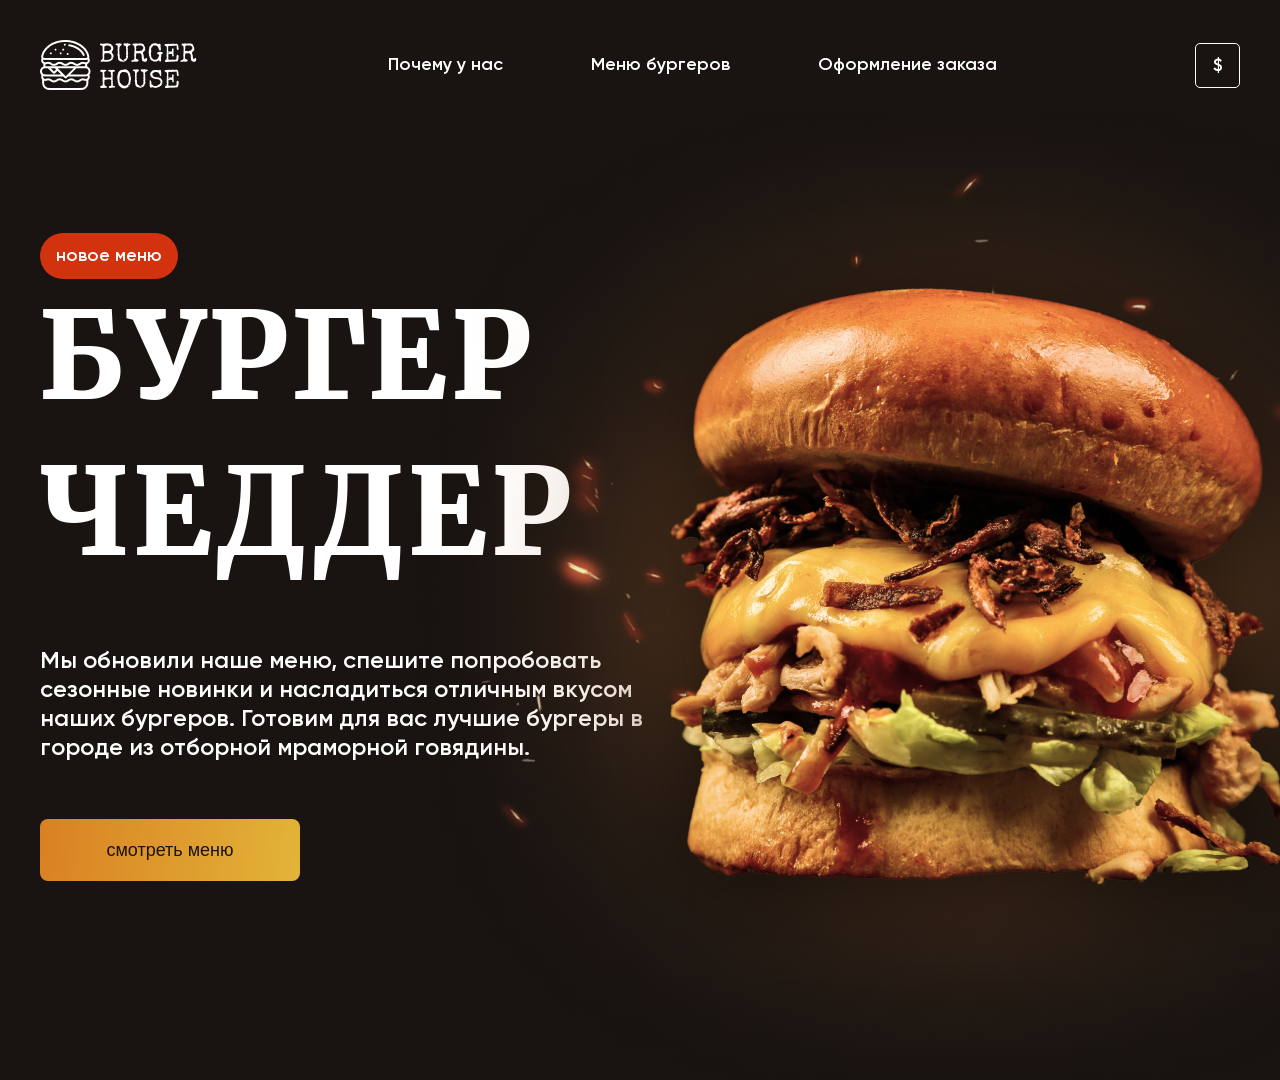
==== burgers-intensive/index.html @ 2d7f99a1 "second homework" ====
<!DOCTYPE html>
<html lang="en">
<head>
    <meta charset="UTF-8">
    <title>бургер чеддер</title>
    <link rel="stylesheet" href="styles/style.css">
</head>
<body>
<section class="main">
    <header class="header">
        <div class="container">
            <div class="logo">
                <img src="images/Logo.png" alt="logo"/>
            </div>
            <nav class="menu">
                <ul class="menu-list">
                    <li class="menu-item">
                        <a href="#">
                            Почему у нас
                        </a>
                    </li>
                    <li class="menu-item">
                        <a href="#">
                            Меню бургеров
                        </a>
                    </li>
                    <li class="menu-item">
                        <a href="#">
                            Оформление заказа
                        </a>
                    </li>
                </ul>
            </nav>
            <div class="currency" title="Изменить валюту">$</div>
        </div>
    </header>


    <section class="main-content">
        <div class="container">
            <div class="main-info">
                <span class="main-small-info">новое меню</span>
                <h1 class="main-title">бургер чеддер</h1>
                <p class="main-text">
                    Мы обновили наше меню, спешите попробовать сезонные новинки и насладиться отличным вкусом наших
                    бургеров.
                    Готовим для вас лучшие бургеры в городе из отборной мраморной говядины.
                </p>
                <div class="main-action">
                    <button class="button">смотреть меню</button>
                </div>
            </div>

            <img src="images/main_burger.png" alt="big burger" class="main-images"/>

        </div>
    </section>

</section>
</body>
</html>
---- burgers-intensive/styles/style.css ----
*{
    margin: 0;
    padding: 0;
}
@font-face{
    font-family: "Gilroy";
    src: url("../fonts/Gilroy-Semibold.ttf");
  }
@font-face{
    font-family: "Merriweather";
    src: url("../fonts/Merriweather-Black.ttf");
  }
body {
    background-color: #191411;
    font-family: "Gilroy", sans-serif;
    color: white;
}
.container {
    max-width: 1200px;
    margin: 0 auto;
 }
.button{
    border-radius: 8px;
    background: linear-gradient(96deg, #DA8023 0%, #E2B438 100%);
    width: 260px;
    height: 62px;
    padding: 19px;
    box-sizing: border-box;
    display: flex;
    justify-content: center;
    align-items: center;
    border: 0;
    cursor: pointer;
    outline: none;
    color: #191411;
    text-align: center;
    font-size: 18px;
}
.button:hover{
    background: linear-gradient(96deg, #ac6115 0%, #9e7a19 100%);

}
.main{
    background-image: url("../images/main_bg.png") ;
background-position: top center;
    overflow: hidden;
}
.header{
    padding: 40px 0;
}
.header .container{
    display: flex;
    align-items: center;
}
.logo img{
vertical-align: bottom;
}
.menu{
    margin-left: 191px;
}

.menu-list{
    list-style: none;
    display: flex;
}

.menu-item{
    margin-right: 88px;
}
.menu-item a{
    color: white;
    font-size: 18px;
    text-decoration: none;
    cursor: pointer;
}
.menu-item a:hover{
    border-bottom: solid white;
}
.currency{
    border-radius: 5px;
    border: 1px solid #FFF;
    width: 45px;
    height: 45px;
    padding: 11px;
    box-sizing: border-box;
    cursor: pointer;
    margin-left: auto;
    text-align: center;
    font-size: 18px;
    user-select: none;
}

.main-content{
    padding-top: 103px;
    padding-bottom: 199px;
}
.main-content .container{
    position: relative;
}

.main-info{
    max-width: 608px;
}
.main-small-info{
    background: #D3320F;
    border-radius: 100px;
    display: inline-block;
    padding: 12px 16px;
    font-size: 18px;
}
.main-title{
    font-family: "Merriweather", sans-serif;
    font-size: 120px;
    line-height: 156px;
    letter-spacing: 3.60px;
    text-transform: uppercase;
    margin-bottom: 56px;
}

.main-text{
    font-size: 24px;
    line-height: 29px;
    margin-bottom: 56px;
}
.main-images{
    position: absolute;
    top: -123px;
    left: calc(100% - 991px);

}
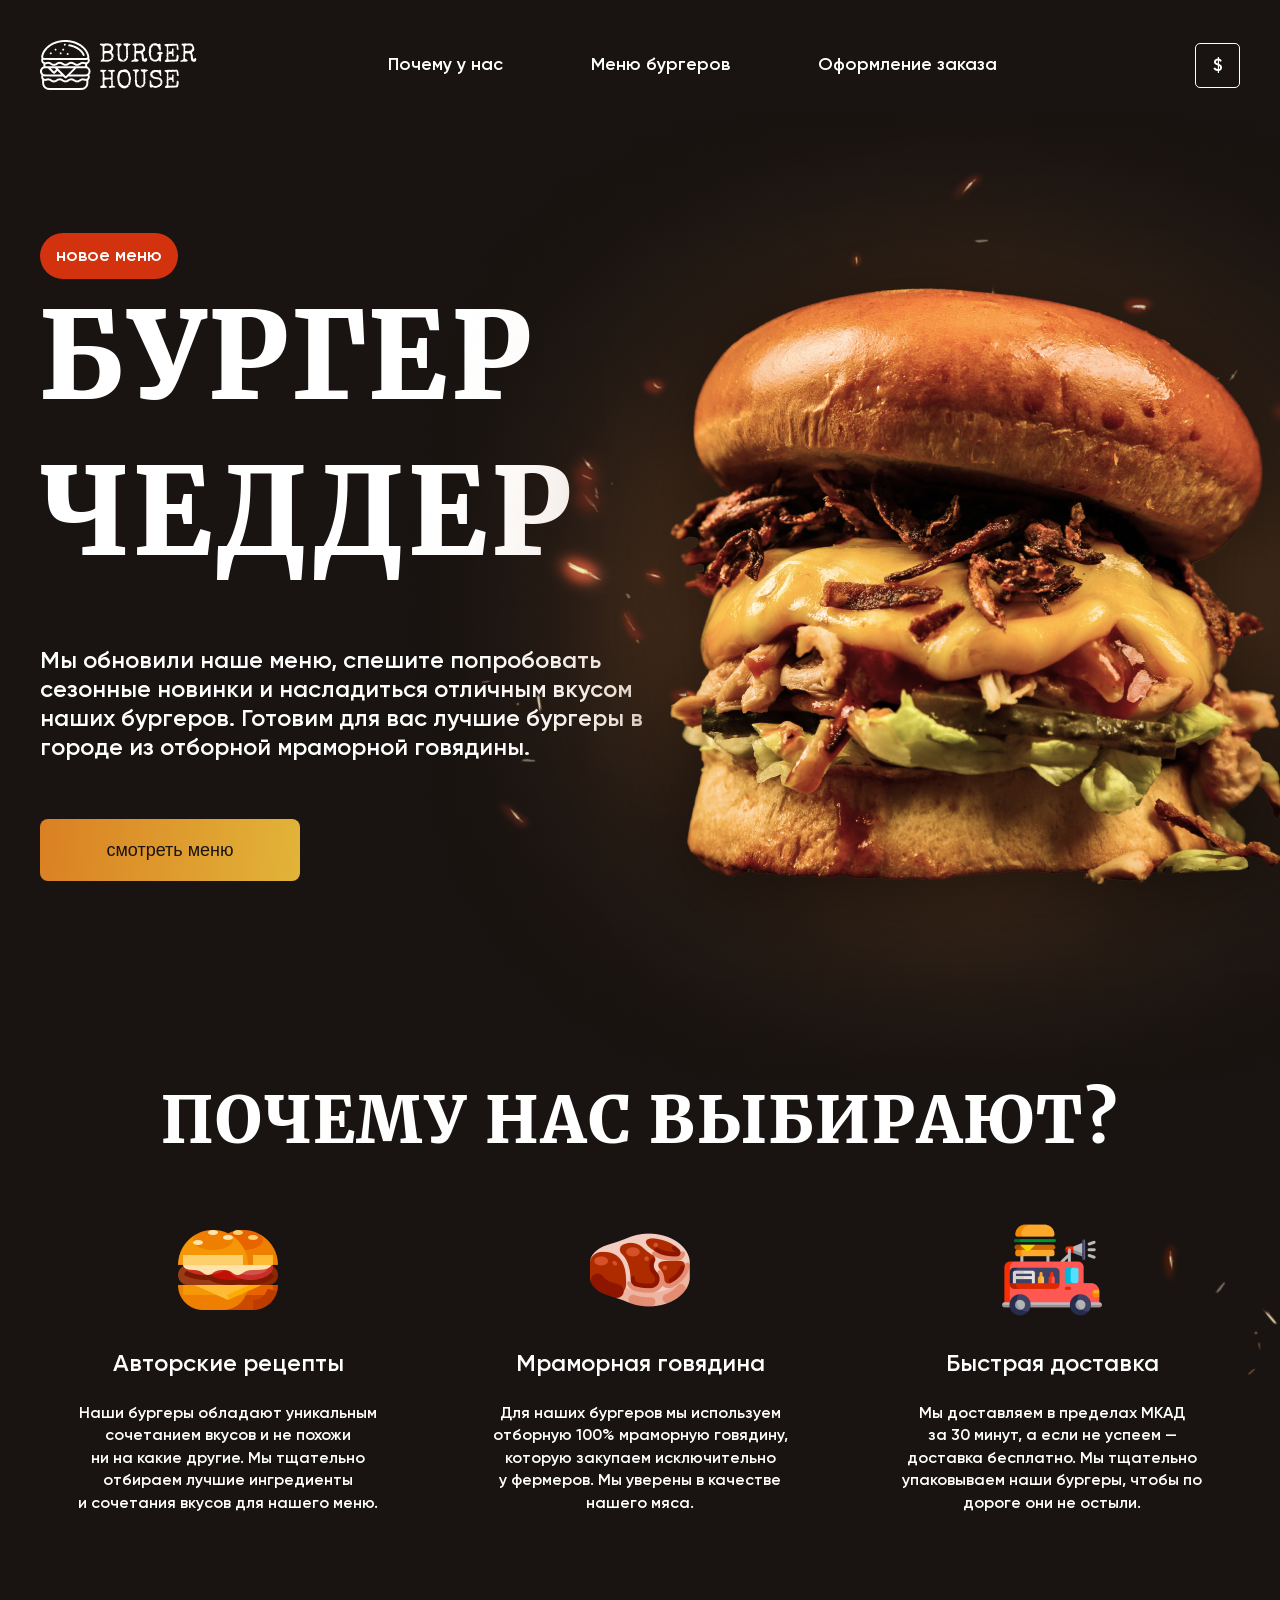
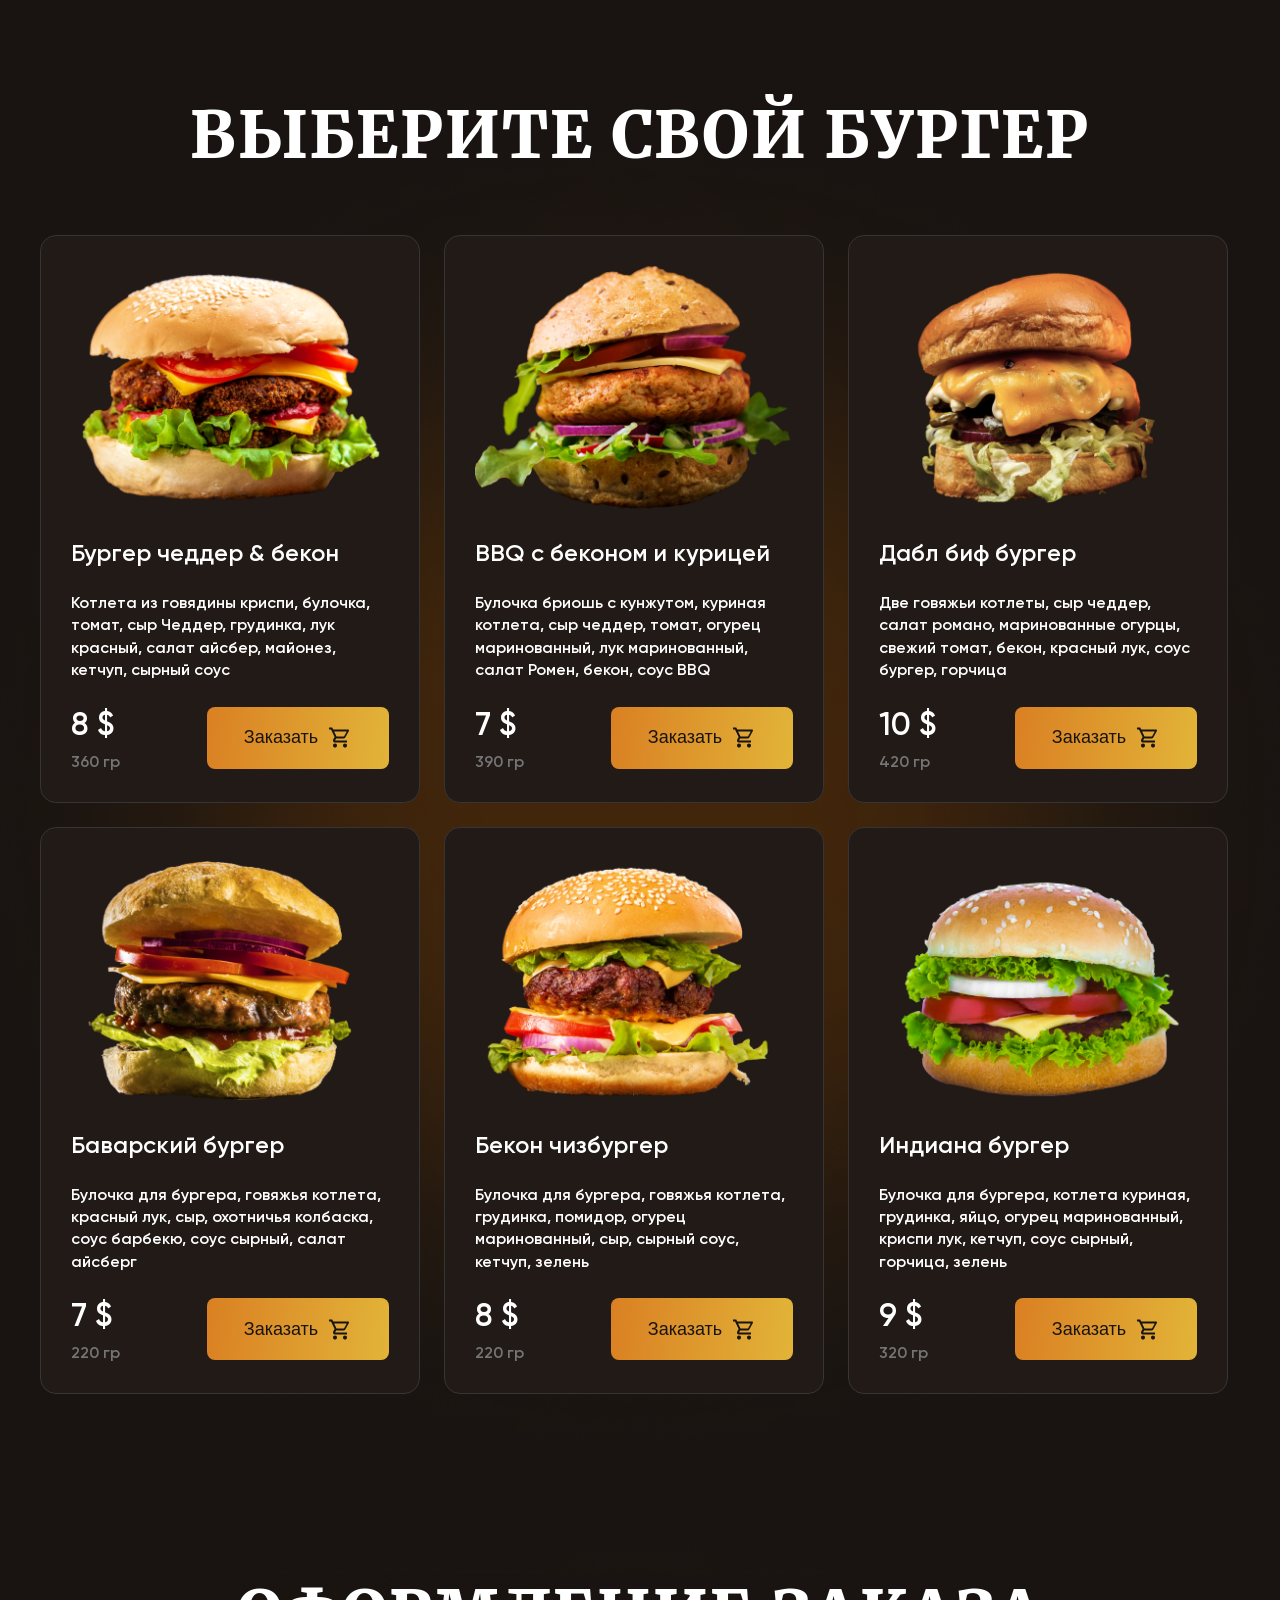
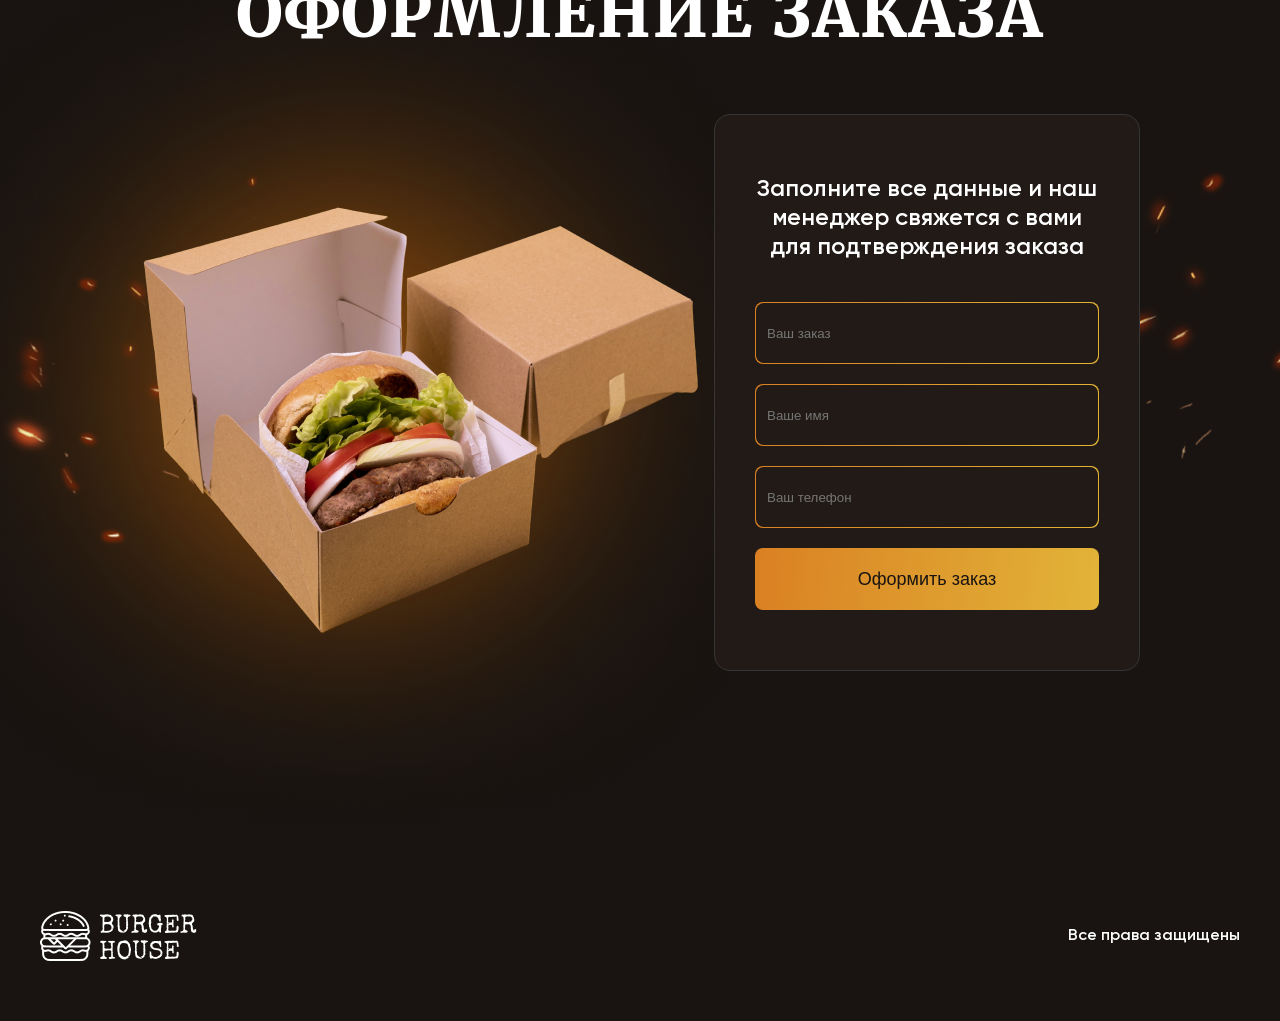
==== commit 55802994: "third homework" ====
--- a/burgers-intensive/index.html
+++ b/burgers-intensive/index.html
@@ -55,7 +55,273 @@
 
         </div>
     </section>
-
 </section>
+
+<section class="why">
+    <div class="container">
+        <div class="why-title common-title">почему нас выбирают?</div>
+        <div class="why-items">
+            <div class="why-item">
+                <img src="images/burger.png" alt="burger"/>
+                <div class="why-item-title">Авторские рецепты</div>
+                <div class="why-item-text">
+                    Наши бургеры обладают уникальным сочетанием вкусов и не похожи ни на какие другие. Мы тщательно
+                    отбираем лучшие ингредиенты и сочетания вкусов для нашего меню.
+                </div>
+            </div>
+            <div class="why-item">
+                <img src="images/meat.png" alt="meat"/>
+                <div class="why-item-title">Мраморная говядина</div>
+                <div class="why-item-text">
+                    Для наших бургеров мы используем отборную 100% мраморную говядину, которую закупаем
+                    исключительно
+                    у фермеров. Мы уверены в качестве нашего мяса.
+                </div>
+            </div>
+            <div class="why-item">
+                <img src="images/foodTruck.png" alt="food_truck"/>
+                <div class="why-item-title">Быстрая доставка</div>
+                <div class="why-item-text">
+                    Мы доставляем в пределах МКАД за 30 минут, а если не успеем — доставка бесплатно. Мы тщательно
+                    упаковываем наши бургеры, чтобы по дороге они не остыли.
+                </div>
+            </div>
+        </div>
+    </div>
+</section>
+<section class="products">
+    <div class="container">
+        <div class="products-title common-title">
+            выберите свой бургер
+        </div>
+        <div class="products-items">
+            <div class="products-item">
+                <div class="products-item-image">
+                    <img src="images/1.png" alt="burger"/>
+                </div>
+                <div class="products-item-title">
+                    Бургер чеддер & бекон
+                </div>
+                <div class="products-item-text">
+                    Котлета из говядины криспи, булочка, томат, сыр Чеддер, грудинка, лук красный, салат айсбер,
+                    майонез, кетчуп, сырный соус
+                </div>
+                <div class="products-item-extra">
+                    <div class="products-item-info">
+                        <div class="products-item-price">8 $</div>
+                        <div class="products-item-weight">360 гр</div>
+                    </div>
+                    <div class="products-item-action">
+                        <button class="button product-button">
+                        <span>
+                            Заказать
+                        </span>
+                            <svg xmlns="http://www.w3.org/2000/svg" width="24" height="25" viewBox="0 0 24 25"
+                                 fill="none">
+                                <path d="M17 18.5C17.5304 18.5 18.0391 18.7107 18.4142 19.0858C18.7893 19.4609 19 19.9696 19 20.5C19 21.0304 18.7893 21.5391 18.4142 21.9142C18.0391 22.2893 17.5304 22.5 17 22.5C16.4696 22.5 15.9609 22.2893 15.5858 21.9142C15.2107 21.5391 15 21.0304 15 20.5C15 19.39 15.89 18.5 17 18.5ZM1 2.5H4.27L5.21 4.5H20C20.2652 4.5 20.5196 4.60536 20.7071 4.79289C20.8946 4.98043 21 5.23478 21 5.5C21 5.67 20.95 5.84 20.88 6L17.3 12.47C16.96 13.08 16.3 13.5 15.55 13.5H8.1L7.2 15.13L7.17 15.25C7.17 15.3163 7.19634 15.3799 7.24322 15.4268C7.29011 15.4737 7.3537 15.5 7.42 15.5H19V17.5H7C6.46957 17.5 5.96086 17.2893 5.58579 16.9142C5.21071 16.5391 5 16.0304 5 15.5C5 15.15 5.09 14.82 5.24 14.54L6.6 12.09L3 4.5H1V2.5ZM7 18.5C7.53043 18.5 8.03914 18.7107 8.41421 19.0858C8.78929 19.4609 9 19.9696 9 20.5C9 21.0304 8.78929 21.5391 8.41421 21.9142C8.03914 22.2893 7.53043 22.5 7 22.5C6.46957 22.5 5.96086 22.2893 5.58579 21.9142C5.21071 21.5391 5 21.0304 5 20.5C5 19.39 5.89 18.5 7 18.5ZM16 11.5L18.78 6.5H6.14L8.5 11.5H16Z"
+                                      fill="#191411"/>
+                            </svg>
+                        </button>
+                    </div>
+                </div>
+            </div>
+            <div class="products-item">
+                <div class="products-item-image">
+                    <img src="images/2.png" alt="burger"/>
+                </div>
+                <div class="products-item-title">
+                    BBQ с беконом и курицей
+                </div>
+                <div class="products-item-text">
+                    Булочка бриошь с кунжутом, куриная котлета, сыр чеддер, томат, огурец маринованный, лук
+                    маринованный, салат Ромен, бекон, соус BBQ
+                </div>
+                <div class="products-item-extra">
+                    <div class="products-item-info">
+                        <div class="products-item-price">7 $</div>
+                        <div class="products-item-weight">390 гр</div>
+                    </div>
+                    <div class="products-item-action">
+                        <button class="button product-button">
+                        <span>
+                            Заказать
+                        </span>
+                            <svg xmlns="http://www.w3.org/2000/svg" width="24" height="25" viewBox="0 0 24 25"
+                                 fill="none">
+                                <path d="M17 18.5C17.5304 18.5 18.0391 18.7107 18.4142 19.0858C18.7893 19.4609 19 19.9696 19 20.5C19 21.0304 18.7893 21.5391 18.4142 21.9142C18.0391 22.2893 17.5304 22.5 17 22.5C16.4696 22.5 15.9609 22.2893 15.5858 21.9142C15.2107 21.5391 15 21.0304 15 20.5C15 19.39 15.89 18.5 17 18.5ZM1 2.5H4.27L5.21 4.5H20C20.2652 4.5 20.5196 4.60536 20.7071 4.79289C20.8946 4.98043 21 5.23478 21 5.5C21 5.67 20.95 5.84 20.88 6L17.3 12.47C16.96 13.08 16.3 13.5 15.55 13.5H8.1L7.2 15.13L7.17 15.25C7.17 15.3163 7.19634 15.3799 7.24322 15.4268C7.29011 15.4737 7.3537 15.5 7.42 15.5H19V17.5H7C6.46957 17.5 5.96086 17.2893 5.58579 16.9142C5.21071 16.5391 5 16.0304 5 15.5C5 15.15 5.09 14.82 5.24 14.54L6.6 12.09L3 4.5H1V2.5ZM7 18.5C7.53043 18.5 8.03914 18.7107 8.41421 19.0858C8.78929 19.4609 9 19.9696 9 20.5C9 21.0304 8.78929 21.5391 8.41421 21.9142C8.03914 22.2893 7.53043 22.5 7 22.5C6.46957 22.5 5.96086 22.2893 5.58579 21.9142C5.21071 21.5391 5 21.0304 5 20.5C5 19.39 5.89 18.5 7 18.5ZM16 11.5L18.78 6.5H6.14L8.5 11.5H16Z"
+                                      fill="#191411"/>
+                            </svg>
+                        </button>
+                    </div>
+
+                </div>
+            </div>
+            <div class="products-item">
+                <div class="products-item-image">
+                    <img src="images/3.png" alt="burger"/>
+                </div>
+                <div class="products-item-title">
+                    Дабл биф бургер
+                </div>
+                <div class="products-item-text">
+                    Две говяжьи котлеты, сыр чеддер, салат романо, маринованные огурцы, свежий томат, бекон, красный
+                    лук, соус бургер, горчица
+                </div>
+                <div class="products-item-extra">
+                    <div class="products-item-info">
+                        <div class="products-item-price">10 $</div>
+                        <div class="products-item-weight">420 гр</div>
+                    </div>
+                    <div class="products-item-action">
+                        <button class="button product-button">
+                        <span>
+                            Заказать
+                        </span>
+                            <svg xmlns="http://www.w3.org/2000/svg" width="24" height="25" viewBox="0 0 24 25"
+                                 fill="none">
+                                <path d="M17 18.5C17.5304 18.5 18.0391 18.7107 18.4142 19.0858C18.7893 19.4609 19 19.9696 19 20.5C19 21.0304 18.7893 21.5391 18.4142 21.9142C18.0391 22.2893 17.5304 22.5 17 22.5C16.4696 22.5 15.9609 22.2893 15.5858 21.9142C15.2107 21.5391 15 21.0304 15 20.5C15 19.39 15.89 18.5 17 18.5ZM1 2.5H4.27L5.21 4.5H20C20.2652 4.5 20.5196 4.60536 20.7071 4.79289C20.8946 4.98043 21 5.23478 21 5.5C21 5.67 20.95 5.84 20.88 6L17.3 12.47C16.96 13.08 16.3 13.5 15.55 13.5H8.1L7.2 15.13L7.17 15.25C7.17 15.3163 7.19634 15.3799 7.24322 15.4268C7.29011 15.4737 7.3537 15.5 7.42 15.5H19V17.5H7C6.46957 17.5 5.96086 17.2893 5.58579 16.9142C5.21071 16.5391 5 16.0304 5 15.5C5 15.15 5.09 14.82 5.24 14.54L6.6 12.09L3 4.5H1V2.5ZM7 18.5C7.53043 18.5 8.03914 18.7107 8.41421 19.0858C8.78929 19.4609 9 19.9696 9 20.5C9 21.0304 8.78929 21.5391 8.41421 21.9142C8.03914 22.2893 7.53043 22.5 7 22.5C6.46957 22.5 5.96086 22.2893 5.58579 21.9142C5.21071 21.5391 5 21.0304 5 20.5C5 19.39 5.89 18.5 7 18.5ZM16 11.5L18.78 6.5H6.14L8.5 11.5H16Z"
+                                      fill="#191411"/>
+                            </svg>
+                        </button>
+                    </div>
+
+                </div>
+            </div>
+            <div class="products-item">
+                <div class="products-item-image">
+                    <img src="images/4.png" alt="burger"/>
+                </div>
+                <div class="products-item-title">
+                    Баварский бургер
+                </div>
+                <div class="products-item-text">
+                    Булочка для бургера, говяжья котлета, красный лук, сыр, охотничья колбаска, соус барбекю, соус
+                    сырный, салат айсберг
+                </div>
+                <div class="products-item-extra">
+                    <div class="products-item-info">
+                        <div class="products-item-price">7 $</div>
+                        <div class="products-item-weight">220 гр</div>
+                    </div>
+                    <div class="products-item-action">
+                        <button class="button product-button">
+                        <span>
+                            Заказать
+                        </span>
+                            <svg xmlns="http://www.w3.org/2000/svg" width="24" height="25" viewBox="0 0 24 25"
+                                 fill="none">
+                                <path d="M17 18.5C17.5304 18.5 18.0391 18.7107 18.4142 19.0858C18.7893 19.4609 19 19.9696 19 20.5C19 21.0304 18.7893 21.5391 18.4142 21.9142C18.0391 22.2893 17.5304 22.5 17 22.5C16.4696 22.5 15.9609 22.2893 15.5858 21.9142C15.2107 21.5391 15 21.0304 15 20.5C15 19.39 15.89 18.5 17 18.5ZM1 2.5H4.27L5.21 4.5H20C20.2652 4.5 20.5196 4.60536 20.7071 4.79289C20.8946 4.98043 21 5.23478 21 5.5C21 5.67 20.95 5.84 20.88 6L17.3 12.47C16.96 13.08 16.3 13.5 15.55 13.5H8.1L7.2 15.13L7.17 15.25C7.17 15.3163 7.19634 15.3799 7.24322 15.4268C7.29011 15.4737 7.3537 15.5 7.42 15.5H19V17.5H7C6.46957 17.5 5.96086 17.2893 5.58579 16.9142C5.21071 16.5391 5 16.0304 5 15.5C5 15.15 5.09 14.82 5.24 14.54L6.6 12.09L3 4.5H1V2.5ZM7 18.5C7.53043 18.5 8.03914 18.7107 8.41421 19.0858C8.78929 19.4609 9 19.9696 9 20.5C9 21.0304 8.78929 21.5391 8.41421 21.9142C8.03914 22.2893 7.53043 22.5 7 22.5C6.46957 22.5 5.96086 22.2893 5.58579 21.9142C5.21071 21.5391 5 21.0304 5 20.5C5 19.39 5.89 18.5 7 18.5ZM16 11.5L18.78 6.5H6.14L8.5 11.5H16Z"
+                                      fill="#191411"/>
+                            </svg>
+                        </button>
+                    </div>
+
+                </div>
+            </div>
+            <div class="products-item">
+                <div class="products-item-image">
+                    <img src="images/5.png" alt="burger"/>
+                </div>
+                <div class="products-item-title">
+                    Бекон чизбургер
+                </div>
+                <div class="products-item-text">
+                    Булочка для бургера, говяжья котлета, грудинка, помидор, огурец маринованный, сыр, сырный соус,
+                    кетчуп, зелень
+                </div>
+                <div class="products-item-extra">
+                    <div class="products-item-info">
+                        <div class="products-item-price">8 $</div>
+                        <div class="products-item-weight">220 гр</div>
+                    </div>
+                    <div class="products-item-action">
+                        <button class="button product-button">
+                        <span>
+                            Заказать
+                        </span>
+                            <svg xmlns="http://www.w3.org/2000/svg" width="24" height="25" viewBox="0 0 24 25"
+                                 fill="none">
+                                <path d="M17 18.5C17.5304 18.5 18.0391 18.7107 18.4142 19.0858C18.7893 19.4609 19 19.9696 19 20.5C19 21.0304 18.7893 21.5391 18.4142 21.9142C18.0391 22.2893 17.5304 22.5 17 22.5C16.4696 22.5 15.9609 22.2893 15.5858 21.9142C15.2107 21.5391 15 21.0304 15 20.5C15 19.39 15.89 18.5 17 18.5ZM1 2.5H4.27L5.21 4.5H20C20.2652 4.5 20.5196 4.60536 20.7071 4.79289C20.8946 4.98043 21 5.23478 21 5.5C21 5.67 20.95 5.84 20.88 6L17.3 12.47C16.96 13.08 16.3 13.5 15.55 13.5H8.1L7.2 15.13L7.17 15.25C7.17 15.3163 7.19634 15.3799 7.24322 15.4268C7.29011 15.4737 7.3537 15.5 7.42 15.5H19V17.5H7C6.46957 17.5 5.96086 17.2893 5.58579 16.9142C5.21071 16.5391 5 16.0304 5 15.5C5 15.15 5.09 14.82 5.24 14.54L6.6 12.09L3 4.5H1V2.5ZM7 18.5C7.53043 18.5 8.03914 18.7107 8.41421 19.0858C8.78929 19.4609 9 19.9696 9 20.5C9 21.0304 8.78929 21.5391 8.41421 21.9142C8.03914 22.2893 7.53043 22.5 7 22.5C6.46957 22.5 5.96086 22.2893 5.58579 21.9142C5.21071 21.5391 5 21.0304 5 20.5C5 19.39 5.89 18.5 7 18.5ZM16 11.5L18.78 6.5H6.14L8.5 11.5H16Z"
+                                      fill="#191411"/>
+                            </svg>
+                        </button>
+                    </div>
+
+                </div>
+            </div>
+            <div class="products-item">
+                <div class="products-item-image">
+                    <img src="images/6.png" alt="burger"/></div>
+                <div class="products-item-title">
+                    Индиана бургер
+                </div>
+                <div class="products-item-text">
+                    Булочка для бургера, котлета куриная, грудинка, яйцо, огурец маринованный, криспи лук, кетчуп, соус
+                    сырный, горчица, зелень
+                </div>
+                <div class="products-item-extra">
+                    <div class="products-item-info">
+                        <div class="products-item-price">9 $</div>
+                        <div class="products-item-weight">320 гр</div>
+                    </div>
+                    <div class="products-item-action">
+                        <button class="button product-button">
+                        <span>
+                            Заказать
+                        </span>
+                            <svg xmlns="http://www.w3.org/2000/svg" width="24" height="25" viewBox="0 0 24 25"
+                                 fill="none">
+                                <path d="M17 18.5C17.5304 18.5 18.0391 18.7107 18.4142 19.0858C18.7893 19.4609 19 19.9696 19 20.5C19 21.0304 18.7893 21.5391 18.4142 21.9142C18.0391 22.2893 17.5304 22.5 17 22.5C16.4696 22.5 15.9609 22.2893 15.5858 21.9142C15.2107 21.5391 15 21.0304 15 20.5C15 19.39 15.89 18.5 17 18.5ZM1 2.5H4.27L5.21 4.5H20C20.2652 4.5 20.5196 4.60536 20.7071 4.79289C20.8946 4.98043 21 5.23478 21 5.5C21 5.67 20.95 5.84 20.88 6L17.3 12.47C16.96 13.08 16.3 13.5 15.55 13.5H8.1L7.2 15.13L7.17 15.25C7.17 15.3163 7.19634 15.3799 7.24322 15.4268C7.29011 15.4737 7.3537 15.5 7.42 15.5H19V17.5H7C6.46957 17.5 5.96086 17.2893 5.58579 16.9142C5.21071 16.5391 5 16.0304 5 15.5C5 15.15 5.09 14.82 5.24 14.54L6.6 12.09L3 4.5H1V2.5ZM7 18.5C7.53043 18.5 8.03914 18.7107 8.41421 19.0858C8.78929 19.4609 9 19.9696 9 20.5C9 21.0304 8.78929 21.5391 8.41421 21.9142C8.03914 22.2893 7.53043 22.5 7 22.5C6.46957 22.5 5.96086 22.2893 5.58579 21.9142C5.21071 21.5391 5 21.0304 5 20.5C5 19.39 5.89 18.5 7 18.5ZM16 11.5L18.78 6.5H6.14L8.5 11.5H16Z"
+                                      fill="#191411"/>
+                            </svg>
+                        </button>
+                    </div>
+
+                </div>
+            </div>
+        </div>
+
+    </div>
+</section>
+
+
+<section class="order">
+    <div class="container">
+        <div class="order-title common-title">
+            оформление заказа
+        </div>
+        <div class="order-image">
+            <img src="images/order_image.png" alt="burgerInTheBox"/>
+        </div>
+        <div class="order-form">
+            <div class="order-form-text">
+                Заполните все данные и наш менеджер свяжется с вами для подтверждения заказа
+            </div>
+            <div class="order-form-inputs">
+                <div class="order-form-input">
+                    <input type="text" placeholder="Ваш заказ">
+                </div>
+                <div class="order-form-input">
+                    <input type="text" placeholder="Ваше имя">
+                </div>
+                <div class="order-form-input">
+                    <input type="text" placeholder="Ваш телефон">
+                </div>
+                <button class="button">
+                    Оформить заказ
+                </button>
+            </div>
+
+        </div>
+    </div>
+</section>
+<footer class="footer">
+    <div class="container">
+        <div class="logo">
+            <img src="images/Logo.png" alt="logo"/>
+        </div>
+        <div class="rights">Все права защищены</div>
+    </div>
+</footer>
 </body>
 </html>
--- a/burgers-intensive/styles/style.css
+++ b/burgers-intensive/styles/style.css
@@ -1,25 +1,30 @@
-*{
+* {
     margin: 0;
     padding: 0;
 }
-@font-face{
+
+@font-face {
     font-family: "Gilroy";
     src: url("../fonts/Gilroy-Semibold.ttf");
-  }
-@font-face{
+}
+
+@font-face {
     font-family: "Merriweather";
     src: url("../fonts/Merriweather-Black.ttf");
-  }
+}
+
 body {
     background-color: #191411;
     font-family: "Gilroy", sans-serif;
     color: white;
 }
+
 .container {
     max-width: 1200px;
     margin: 0 auto;
- }
-.button{
+}
+
+.button {
     border-radius: 8px;
     background: linear-gradient(96deg, #DA8023 0%, #E2B438 100%);
     width: 260px;
@@ -36,47 +41,63 @@
     text-align: center;
     font-size: 18px;
 }
-.button:hover{
+
+.button:hover {
     background: linear-gradient(96deg, #ac6115 0%, #9e7a19 100%);
 
 }
-.main{
-    background-image: url("../images/main_bg.png") ;
-background-position: top center;
+.common-title{
+    text-align: center;
+    font-family: "Merriweather", sans-serif;
+    font-size: 64px;
+    line-height: 80px;
+    letter-spacing: 1.92px;
+    text-transform: uppercase;
+}
+.main {
+    background-image: url("../images/main_bg.png");
+    background-position: top center;
     overflow: hidden;
 }
-.header{
+
+.header {
     padding: 40px 0;
 }
-.header .container{
+
+.header .container {
     display: flex;
     align-items: center;
 }
-.logo img{
-vertical-align: bottom;
-}
-.menu{
+
+.logo img {
+    vertical-align: bottom;
+}
+
+.menu {
     margin-left: 191px;
 }
 
-.menu-list{
+.menu-list {
     list-style: none;
     display: flex;
 }
 
-.menu-item{
+.menu-item {
     margin-right: 88px;
 }
-.menu-item a{
+
+.menu-item a {
     color: white;
     font-size: 18px;
     text-decoration: none;
     cursor: pointer;
 }
-.menu-item a:hover{
+
+.menu-item a:hover {
     border-bottom: solid white;
 }
-.currency{
+
+.currency {
     border-radius: 5px;
     border: 1px solid #FFF;
     width: 45px;
@@ -90,25 +111,28 @@
     user-select: none;
 }
 
-.main-content{
+.main-content {
     padding-top: 103px;
     padding-bottom: 199px;
 }
-.main-content .container{
+
+.main-content .container {
     position: relative;
 }
 
-.main-info{
+.main-info {
     max-width: 608px;
 }
-.main-small-info{
+
+.main-small-info {
     background: #D3320F;
     border-radius: 100px;
     display: inline-block;
     padding: 12px 16px;
     font-size: 18px;
 }
-.main-title{
+
+.main-title {
     font-family: "Merriweather", sans-serif;
     font-size: 120px;
     line-height: 156px;
@@ -117,14 +141,184 @@
     margin-bottom: 56px;
 }
 
-.main-text{
+.main-text {
     font-size: 24px;
     line-height: 29px;
     margin-bottom: 56px;
 }
-.main-images{
+
+.main-images {
     position: absolute;
     top: -123px;
     left: calc(100% - 991px);
-
-}
+}
+
+.why {
+    background-image: url("../images/whybg.png");
+    background-position: top center;
+    background-size: initial;
+    padding-bottom: 180px;
+}
+
+
+
+.why-items {
+    margin-top: 60px;
+    display: grid;
+    gap: 100px;
+    grid-template-columns: repeat(3, 312px);
+    justify-content: center;
+}
+.why-item{
+    text-align: center;
+}
+
+.why-item-title {
+    font-size: 24px;
+    line-height: 29px;
+    padding: 24px 0;
+}
+
+.why-item-text {
+    font-size: 16px;
+    line-height: 140%;
+}
+.products{
+    background-image: url("../images/burgers_bg.png");
+    background-position: top center;
+    background-size: 1400px;
+    padding-bottom: 180px;
+}
+
+.products-items{
+    display: grid;
+    grid-template-columns: repeat(3, 380px);
+    gap: 24px;
+    margin-top: 60px;
+}
+.products-item{
+    padding: 30px;
+    background: #211A16;
+    border-radius: 16px;
+    border: 1px solid #353535;
+}
+.products-item-image{
+    height: 250px;
+}
+.products-item-image img{
+    max-width: 100%;
+}
+.products-item-title{
+    font-size: 24px;
+    line-height: 29px;
+    margin: 24px 0;
+}
+.products-item-text{
+    font-size: 16px;
+    line-height: 140%;
+    margin-bottom: 24px;
+}
+.products-item-extra{
+    display: flex;
+    justify-content: space-between;
+}
+.products-item-info{
+
+}
+.products-item-price{
+    font-size: 32px;
+    line-height: 39px;
+    margin-bottom: 8px;
+    }
+.products-item-weight{
+    font-size: 16px;
+    line-height: 18px;
+    color: #757575;
+}
+.products-item-action{
+
+}
+.button.product-button{
+    display: flex;
+    justify-content: center;
+    width: 182px;
+    height: 62px;
+}
+.button.product-button span:first-child{
+    margin-right: 10px;
+}
+.order{
+    background-image: url("../images/order_bg.png");
+    background-position: top center;
+    background-repeat: no-repeat;
+    padding-bottom: 180px;
+    overflow: hidden;
+}
+.order .container{
+    position: relative;
+}
+.order-image{
+    position: absolute;
+    top: 0;
+    right: calc(100% - 764px);
+    z-index: -1;
+
+}
+.order-form{
+    border-radius: 16px;
+    border: 1px solid #353535;
+    background: #211A16;
+    margin-top: 60px;
+    width: 426px;
+    padding: 60px 40px;
+    box-sizing: border-box;
+    margin-left: 674px;
+}
+.order-form-text{
+    font-size: 24px;
+    line-height: 29px;
+    text-align: center;
+}
+.order-form-inputs{
+    display: flex;
+    flex-direction: column;
+    margin-top: 40px;
+}
+.order-form-input{
+    width: 344px;
+    height: 62px;
+    border-radius: 8px;
+    background:linear-gradient(95.61deg, #DA8023 0%, #E2B438 100%);
+    margin-bottom: 20px;
+    display: flex;
+    align-items: center;
+    justify-content: center;
+}
+.order-form-input input{
+    padding: 16px 10px;
+    background: #211A16;
+    border-radius: 8px;
+    color: white;
+    width: 342px;
+    height: 60px;
+    box-sizing: border-box;
+    outline: none;
+    border: 1px solid transparent;
+}
+.order-form-inputs .button{
+    width: 344px;
+    height: 62px;
+
+}
+.footer{
+    padding: 60px 0;
+}
+.footer .container{
+    display: flex;
+    align-items: center;
+    justify-content: space-between;
+}
+.rights{
+    font-size: 16px;
+    left: 20px;
+}
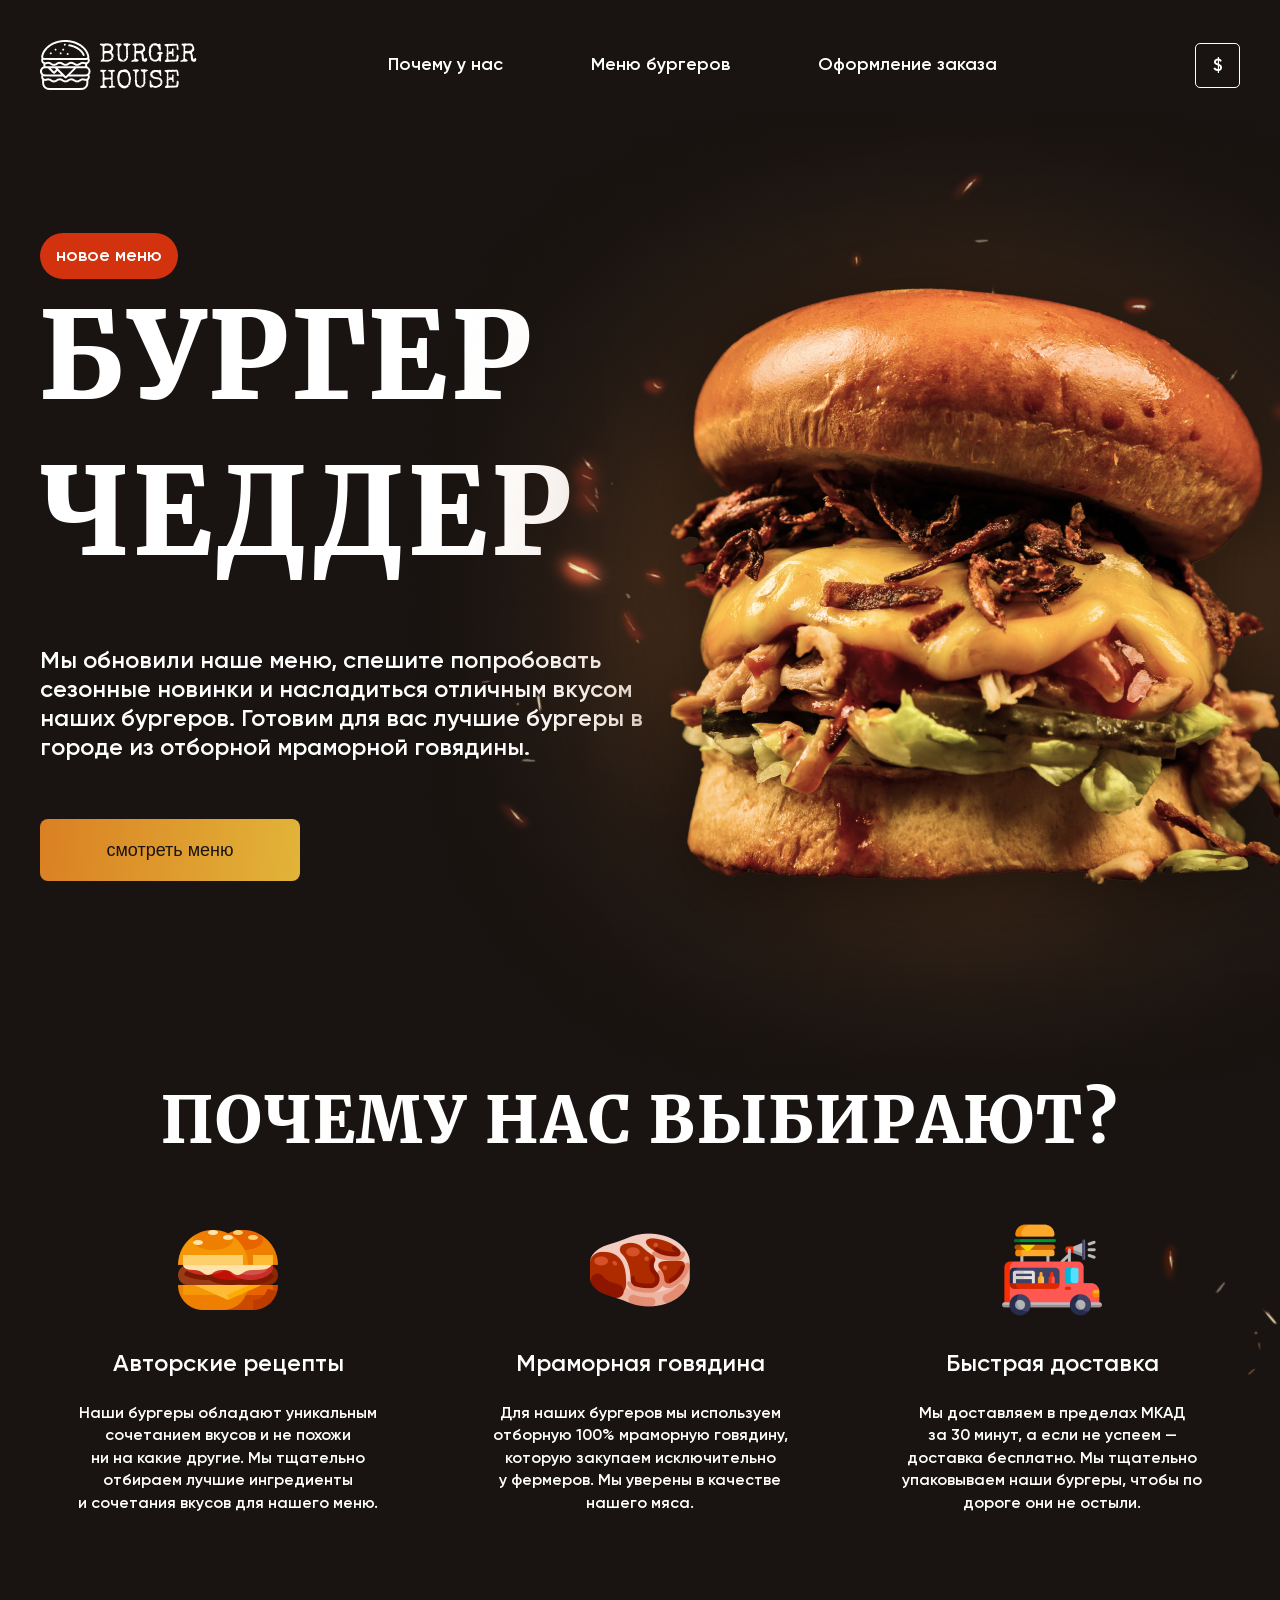
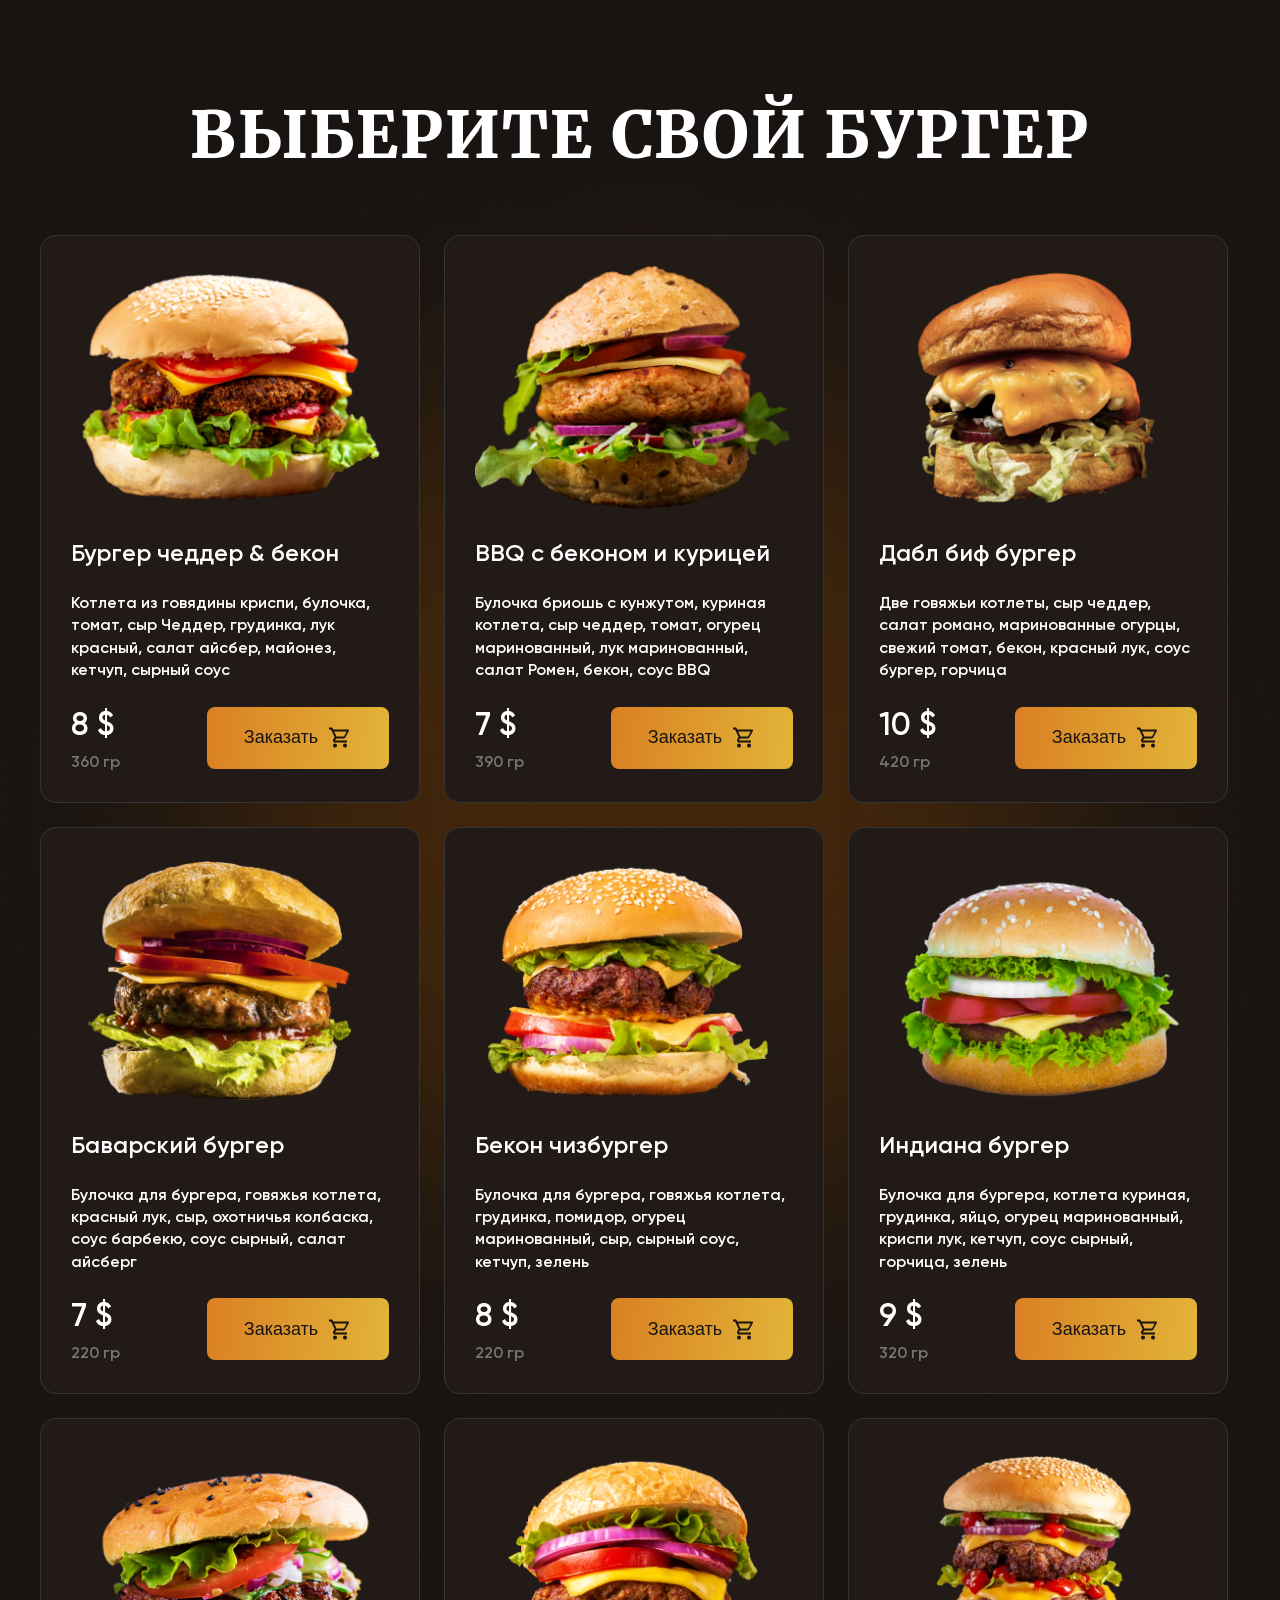
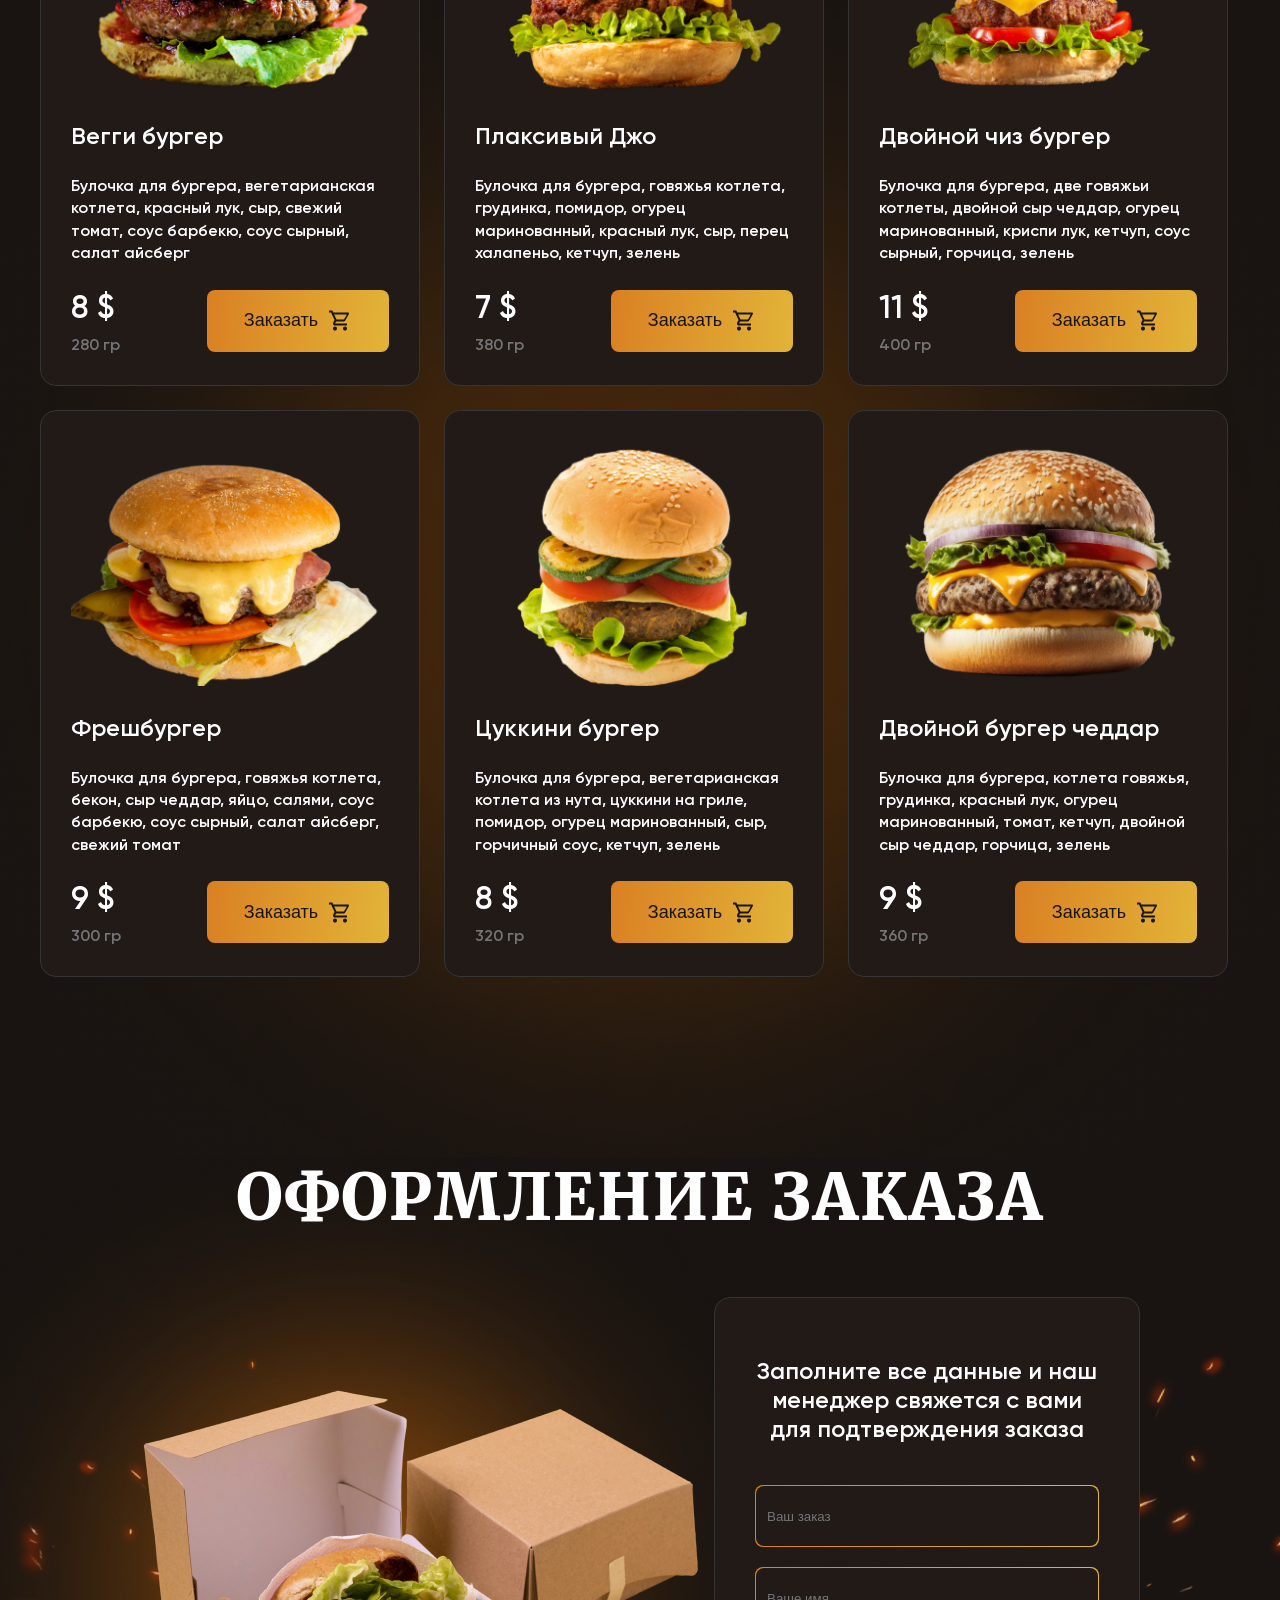
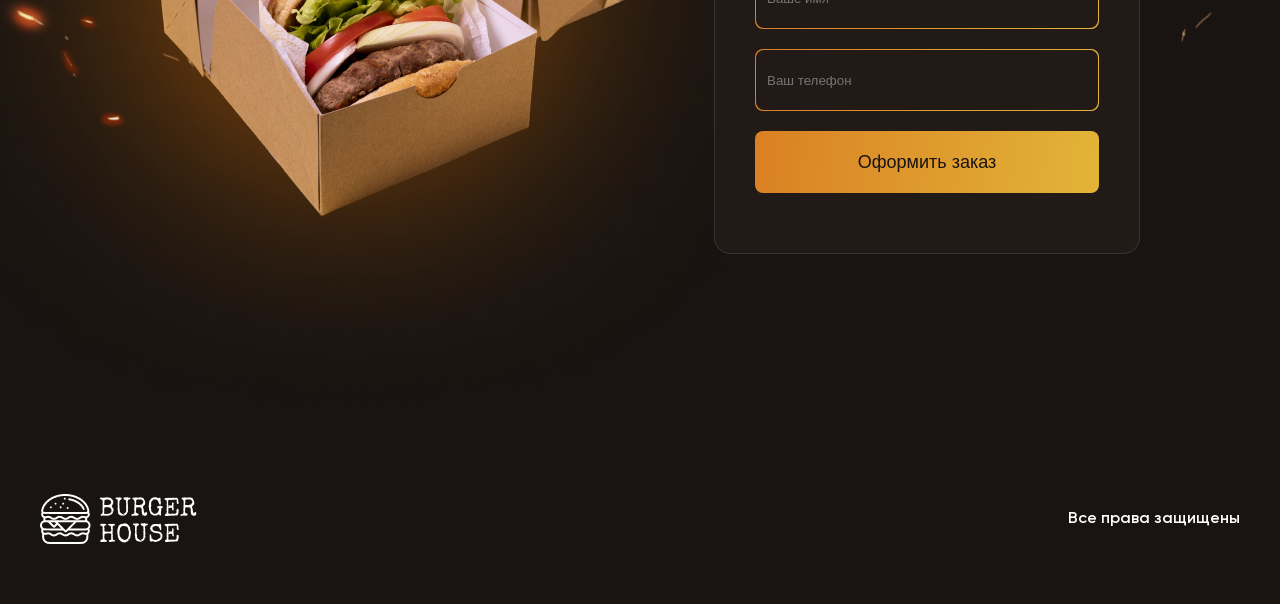
==== commit 0fbee647: "third homework with 12 products" ====
--- a/burgers-intensive/index.html
+++ b/burgers-intensive/index.html
@@ -279,6 +279,189 @@
 
                 </div>
             </div>
+            <div class="products-item">
+                <div class="products-item-image">
+                    <img src="images/7.png" alt="burger"/></div>
+                <div class="products-item-title">
+                    Вегги бургер
+                </div>
+                <div class="products-item-text">
+                    Булочка для бургера, вегетарианская котлета, красный лук, сыр, свежий томат, соус барбекю, соус
+                    сырный, салат айсберг
+                </div>
+                <div class="products-item-extra">
+                    <div class="products-item-info">
+                        <div class="products-item-price">8 $</div>
+                        <div class="products-item-weight">280 гр</div>
+                    </div>
+                    <div class="products-item-action">
+                        <button class="button product-button">
+                        <span>
+                            Заказать
+                        </span>
+                            <svg xmlns="http://www.w3.org/2000/svg" width="24" height="25" viewBox="0 0 24 25"
+                                 fill="none">
+                                <path d="M17 18.5C17.5304 18.5 18.0391 18.7107 18.4142 19.0858C18.7893 19.4609 19 19.9696 19 20.5C19 21.0304 18.7893 21.5391 18.4142 21.9142C18.0391 22.2893 17.5304 22.5 17 22.5C16.4696 22.5 15.9609 22.2893 15.5858 21.9142C15.2107 21.5391 15 21.0304 15 20.5C15 19.39 15.89 18.5 17 18.5ZM1 2.5H4.27L5.21 4.5H20C20.2652 4.5 20.5196 4.60536 20.7071 4.79289C20.8946 4.98043 21 5.23478 21 5.5C21 5.67 20.95 5.84 20.88 6L17.3 12.47C16.96 13.08 16.3 13.5 15.55 13.5H8.1L7.2 15.13L7.17 15.25C7.17 15.3163 7.19634 15.3799 7.24322 15.4268C7.29011 15.4737 7.3537 15.5 7.42 15.5H19V17.5H7C6.46957 17.5 5.96086 17.2893 5.58579 16.9142C5.21071 16.5391 5 16.0304 5 15.5C5 15.15 5.09 14.82 5.24 14.54L6.6 12.09L3 4.5H1V2.5ZM7 18.5C7.53043 18.5 8.03914 18.7107 8.41421 19.0858C8.78929 19.4609 9 19.9696 9 20.5C9 21.0304 8.78929 21.5391 8.41421 21.9142C8.03914 22.2893 7.53043 22.5 7 22.5C6.46957 22.5 5.96086 22.2893 5.58579 21.9142C5.21071 21.5391 5 21.0304 5 20.5C5 19.39 5.89 18.5 7 18.5ZM16 11.5L18.78 6.5H6.14L8.5 11.5H16Z"
+                                      fill="#191411"/>
+                            </svg>
+                        </button>
+                    </div>
+
+                </div>
+            </div>
+            <div class="products-item">
+                <div class="products-item-image">
+                    <img src="images/8.png" alt="burger"/></div>
+                <div class="products-item-title">
+                    Плаксивый Джо
+                </div>
+                <div class="products-item-text">
+                    Булочка для бургера, говяжья котлета, грудинка, помидор, огурец маринованный, красный лук, сыр,
+                    перец халапеньо, кетчуп, зелень
+                </div>
+                <div class="products-item-extra">
+                    <div class="products-item-info">
+                        <div class="products-item-price">7 $</div>
+                        <div class="products-item-weight">380 гр</div>
+                    </div>
+                    <div class="products-item-action">
+                        <button class="button product-button">
+                        <span>
+                            Заказать
+                        </span>
+                            <svg xmlns="http://www.w3.org/2000/svg" width="24" height="25" viewBox="0 0 24 25"
+                                 fill="none">
+                                <path d="M17 18.5C17.5304 18.5 18.0391 18.7107 18.4142 19.0858C18.7893 19.4609 19 19.9696 19 20.5C19 21.0304 18.7893 21.5391 18.4142 21.9142C18.0391 22.2893 17.5304 22.5 17 22.5C16.4696 22.5 15.9609 22.2893 15.5858 21.9142C15.2107 21.5391 15 21.0304 15 20.5C15 19.39 15.89 18.5 17 18.5ZM1 2.5H4.27L5.21 4.5H20C20.2652 4.5 20.5196 4.60536 20.7071 4.79289C20.8946 4.98043 21 5.23478 21 5.5C21 5.67 20.95 5.84 20.88 6L17.3 12.47C16.96 13.08 16.3 13.5 15.55 13.5H8.1L7.2 15.13L7.17 15.25C7.17 15.3163 7.19634 15.3799 7.24322 15.4268C7.29011 15.4737 7.3537 15.5 7.42 15.5H19V17.5H7C6.46957 17.5 5.96086 17.2893 5.58579 16.9142C5.21071 16.5391 5 16.0304 5 15.5C5 15.15 5.09 14.82 5.24 14.54L6.6 12.09L3 4.5H1V2.5ZM7 18.5C7.53043 18.5 8.03914 18.7107 8.41421 19.0858C8.78929 19.4609 9 19.9696 9 20.5C9 21.0304 8.78929 21.5391 8.41421 21.9142C8.03914 22.2893 7.53043 22.5 7 22.5C6.46957 22.5 5.96086 22.2893 5.58579 21.9142C5.21071 21.5391 5 21.0304 5 20.5C5 19.39 5.89 18.5 7 18.5ZM16 11.5L18.78 6.5H6.14L8.5 11.5H16Z"
+                                      fill="#191411"/>
+                            </svg>
+                        </button>
+                    </div>
+
+                </div>
+            </div>
+            <div class="products-item">
+                <div class="products-item-image">
+                    <img src="images/9.png" alt="burger"/></div>
+                <div class="products-item-title">
+                    Двойной чиз бургер
+                </div>
+                <div class="products-item-text">
+                    Булочка для бургера, две говяжьи котлеты, двойной сыр чеддар, огурец маринованный, криспи лук,
+                    кетчуп, соус сырный, горчица, зелень
+                </div>
+                <div class="products-item-extra">
+                    <div class="products-item-info">
+                        <div class="products-item-price">11 $</div>
+                        <div class="products-item-weight">400 гр</div>
+                    </div>
+                    <div class="products-item-action">
+                        <button class="button product-button">
+                        <span>
+                            Заказать
+                        </span>
+                            <svg xmlns="http://www.w3.org/2000/svg" width="24" height="25" viewBox="0 0 24 25"
+                                 fill="none">
+                                <path d="M17 18.5C17.5304 18.5 18.0391 18.7107 18.4142 19.0858C18.7893 19.4609 19 19.9696 19 20.5C19 21.0304 18.7893 21.5391 18.4142 21.9142C18.0391 22.2893 17.5304 22.5 17 22.5C16.4696 22.5 15.9609 22.2893 15.5858 21.9142C15.2107 21.5391 15 21.0304 15 20.5C15 19.39 15.89 18.5 17 18.5ZM1 2.5H4.27L5.21 4.5H20C20.2652 4.5 20.5196 4.60536 20.7071 4.79289C20.8946 4.98043 21 5.23478 21 5.5C21 5.67 20.95 5.84 20.88 6L17.3 12.47C16.96 13.08 16.3 13.5 15.55 13.5H8.1L7.2 15.13L7.17 15.25C7.17 15.3163 7.19634 15.3799 7.24322 15.4268C7.29011 15.4737 7.3537 15.5 7.42 15.5H19V17.5H7C6.46957 17.5 5.96086 17.2893 5.58579 16.9142C5.21071 16.5391 5 16.0304 5 15.5C5 15.15 5.09 14.82 5.24 14.54L6.6 12.09L3 4.5H1V2.5ZM7 18.5C7.53043 18.5 8.03914 18.7107 8.41421 19.0858C8.78929 19.4609 9 19.9696 9 20.5C9 21.0304 8.78929 21.5391 8.41421 21.9142C8.03914 22.2893 7.53043 22.5 7 22.5C6.46957 22.5 5.96086 22.2893 5.58579 21.9142C5.21071 21.5391 5 21.0304 5 20.5C5 19.39 5.89 18.5 7 18.5ZM16 11.5L18.78 6.5H6.14L8.5 11.5H16Z"
+                                      fill="#191411"/>
+                            </svg>
+                        </button>
+                    </div>
+
+                </div>
+            </div>
+            <div class="products-item">
+                <div class="products-item-image">
+                    <img src="images/10.png" alt="burger"/></div>
+                <div class="products-item-title">
+                    Фрешбургер
+                </div>
+                <div class="products-item-text">
+                    Булочка для бургера, говяжья котлета, бекон, сыр чеддар, яйцо, салями, соус барбекю, соус сырный,
+                    салат айсберг, свежий томат
+
+                </div>
+                <div class="products-item-extra">
+                    <div class="products-item-info">
+                        <div class="products-item-price">9 $</div>
+                        <div class="products-item-weight">300 гр</div>
+                    </div>
+                    <div class="products-item-action">
+                        <button class="button product-button">
+                        <span>
+                            Заказать
+                        </span>
+                            <svg xmlns="http://www.w3.org/2000/svg" width="24" height="25" viewBox="0 0 24 25"
+                                 fill="none">
+                                <path d="M17 18.5C17.5304 18.5 18.0391 18.7107 18.4142 19.0858C18.7893 19.4609 19 19.9696 19 20.5C19 21.0304 18.7893 21.5391 18.4142 21.9142C18.0391 22.2893 17.5304 22.5 17 22.5C16.4696 22.5 15.9609 22.2893 15.5858 21.9142C15.2107 21.5391 15 21.0304 15 20.5C15 19.39 15.89 18.5 17 18.5ZM1 2.5H4.27L5.21 4.5H20C20.2652 4.5 20.5196 4.60536 20.7071 4.79289C20.8946 4.98043 21 5.23478 21 5.5C21 5.67 20.95 5.84 20.88 6L17.3 12.47C16.96 13.08 16.3 13.5 15.55 13.5H8.1L7.2 15.13L7.17 15.25C7.17 15.3163 7.19634 15.3799 7.24322 15.4268C7.29011 15.4737 7.3537 15.5 7.42 15.5H19V17.5H7C6.46957 17.5 5.96086 17.2893 5.58579 16.9142C5.21071 16.5391 5 16.0304 5 15.5C5 15.15 5.09 14.82 5.24 14.54L6.6 12.09L3 4.5H1V2.5ZM7 18.5C7.53043 18.5 8.03914 18.7107 8.41421 19.0858C8.78929 19.4609 9 19.9696 9 20.5C9 21.0304 8.78929 21.5391 8.41421 21.9142C8.03914 22.2893 7.53043 22.5 7 22.5C6.46957 22.5 5.96086 22.2893 5.58579 21.9142C5.21071 21.5391 5 21.0304 5 20.5C5 19.39 5.89 18.5 7 18.5ZM16 11.5L18.78 6.5H6.14L8.5 11.5H16Z"
+                                      fill="#191411"/>
+                            </svg>
+                        </button>
+                    </div>
+
+                </div>
+            </div>
+            <div class="products-item">
+                <div class="products-item-image">
+                    <img src="images/11.png" alt="burger"/></div>
+                <div class="products-item-title">
+                    Цуккини бургер
+                </div>
+                <div class="products-item-text">
+                    Булочка для бургера, вегетарианская котлета из нута, цуккини на гриле, помидор, огурец маринованный,
+                    сыр, горчичный соус, кетчуп, зелень
+
+                </div>
+                <div class="products-item-extra">
+                    <div class="products-item-info">
+                        <div class="products-item-price">8 $</div>
+                        <div class="products-item-weight">320 гр</div>
+                    </div>
+                    <div class="products-item-action">
+                        <button class="button product-button">
+                        <span>
+                            Заказать
+                        </span>
+                            <svg xmlns="http://www.w3.org/2000/svg" width="24" height="25" viewBox="0 0 24 25"
+                                 fill="none">
+                                <path d="M17 18.5C17.5304 18.5 18.0391 18.7107 18.4142 19.0858C18.7893 19.4609 19 19.9696 19 20.5C19 21.0304 18.7893 21.5391 18.4142 21.9142C18.0391 22.2893 17.5304 22.5 17 22.5C16.4696 22.5 15.9609 22.2893 15.5858 21.9142C15.2107 21.5391 15 21.0304 15 20.5C15 19.39 15.89 18.5 17 18.5ZM1 2.5H4.27L5.21 4.5H20C20.2652 4.5 20.5196 4.60536 20.7071 4.79289C20.8946 4.98043 21 5.23478 21 5.5C21 5.67 20.95 5.84 20.88 6L17.3 12.47C16.96 13.08 16.3 13.5 15.55 13.5H8.1L7.2 15.13L7.17 15.25C7.17 15.3163 7.19634 15.3799 7.24322 15.4268C7.29011 15.4737 7.3537 15.5 7.42 15.5H19V17.5H7C6.46957 17.5 5.96086 17.2893 5.58579 16.9142C5.21071 16.5391 5 16.0304 5 15.5C5 15.15 5.09 14.82 5.24 14.54L6.6 12.09L3 4.5H1V2.5ZM7 18.5C7.53043 18.5 8.03914 18.7107 8.41421 19.0858C8.78929 19.4609 9 19.9696 9 20.5C9 21.0304 8.78929 21.5391 8.41421 21.9142C8.03914 22.2893 7.53043 22.5 7 22.5C6.46957 22.5 5.96086 22.2893 5.58579 21.9142C5.21071 21.5391 5 21.0304 5 20.5C5 19.39 5.89 18.5 7 18.5ZM16 11.5L18.78 6.5H6.14L8.5 11.5H16Z"
+                                      fill="#191411"/>
+                            </svg>
+                        </button>
+                    </div>
+
+                </div>
+            </div>
+            <div class="products-item">
+                <div class="products-item-image">
+                    <img src="images/12.png" alt="burger"/></div>
+                <div class="products-item-title">
+                    Двойной бургер чеддар
+                </div>
+                <div class="products-item-text">
+                    Булочка для бургера, котлета говяжья, грудинка, красный лук, огурец маринованный, томат, кетчуп,
+                    двойной сыр чеддар, горчица, зелень
+
+                </div>
+                <div class="products-item-extra">
+                    <div class="products-item-info">
+                        <div class="products-item-price">9 $</div>
+                        <div class="products-item-weight">360 гр</div>
+                    </div>
+                    <div class="products-item-action">
+                        <button class="button product-button">
+                        <span>
+                            Заказать
+                        </span>
+                            <svg xmlns="http://www.w3.org/2000/svg" width="24" height="25" viewBox="0 0 24 25"
+                                 fill="none">
+                                <path d="M17 18.5C17.5304 18.5 18.0391 18.7107 18.4142 19.0858C18.7893 19.4609 19 19.9696 19 20.5C19 21.0304 18.7893 21.5391 18.4142 21.9142C18.0391 22.2893 17.5304 22.5 17 22.5C16.4696 22.5 15.9609 22.2893 15.5858 21.9142C15.2107 21.5391 15 21.0304 15 20.5C15 19.39 15.89 18.5 17 18.5ZM1 2.5H4.27L5.21 4.5H20C20.2652 4.5 20.5196 4.60536 20.7071 4.79289C20.8946 4.98043 21 5.23478 21 5.5C21 5.67 20.95 5.84 20.88 6L17.3 12.47C16.96 13.08 16.3 13.5 15.55 13.5H8.1L7.2 15.13L7.17 15.25C7.17 15.3163 7.19634 15.3799 7.24322 15.4268C7.29011 15.4737 7.3537 15.5 7.42 15.5H19V17.5H7C6.46957 17.5 5.96086 17.2893 5.58579 16.9142C5.21071 16.5391 5 16.0304 5 15.5C5 15.15 5.09 14.82 5.24 14.54L6.6 12.09L3 4.5H1V2.5ZM7 18.5C7.53043 18.5 8.03914 18.7107 8.41421 19.0858C8.78929 19.4609 9 19.9696 9 20.5C9 21.0304 8.78929 21.5391 8.41421 21.9142C8.03914 22.2893 7.53043 22.5 7 22.5C6.46957 22.5 5.96086 22.2893 5.58579 21.9142C5.21071 21.5391 5 21.0304 5 20.5C5 19.39 5.89 18.5 7 18.5ZM16 11.5L18.78 6.5H6.14L8.5 11.5H16Z"
+                                      fill="#191411"/>
+                            </svg>
+                        </button>
+                    </div>
+
+                </div>
+            </div>
         </div>
 
     </div>
